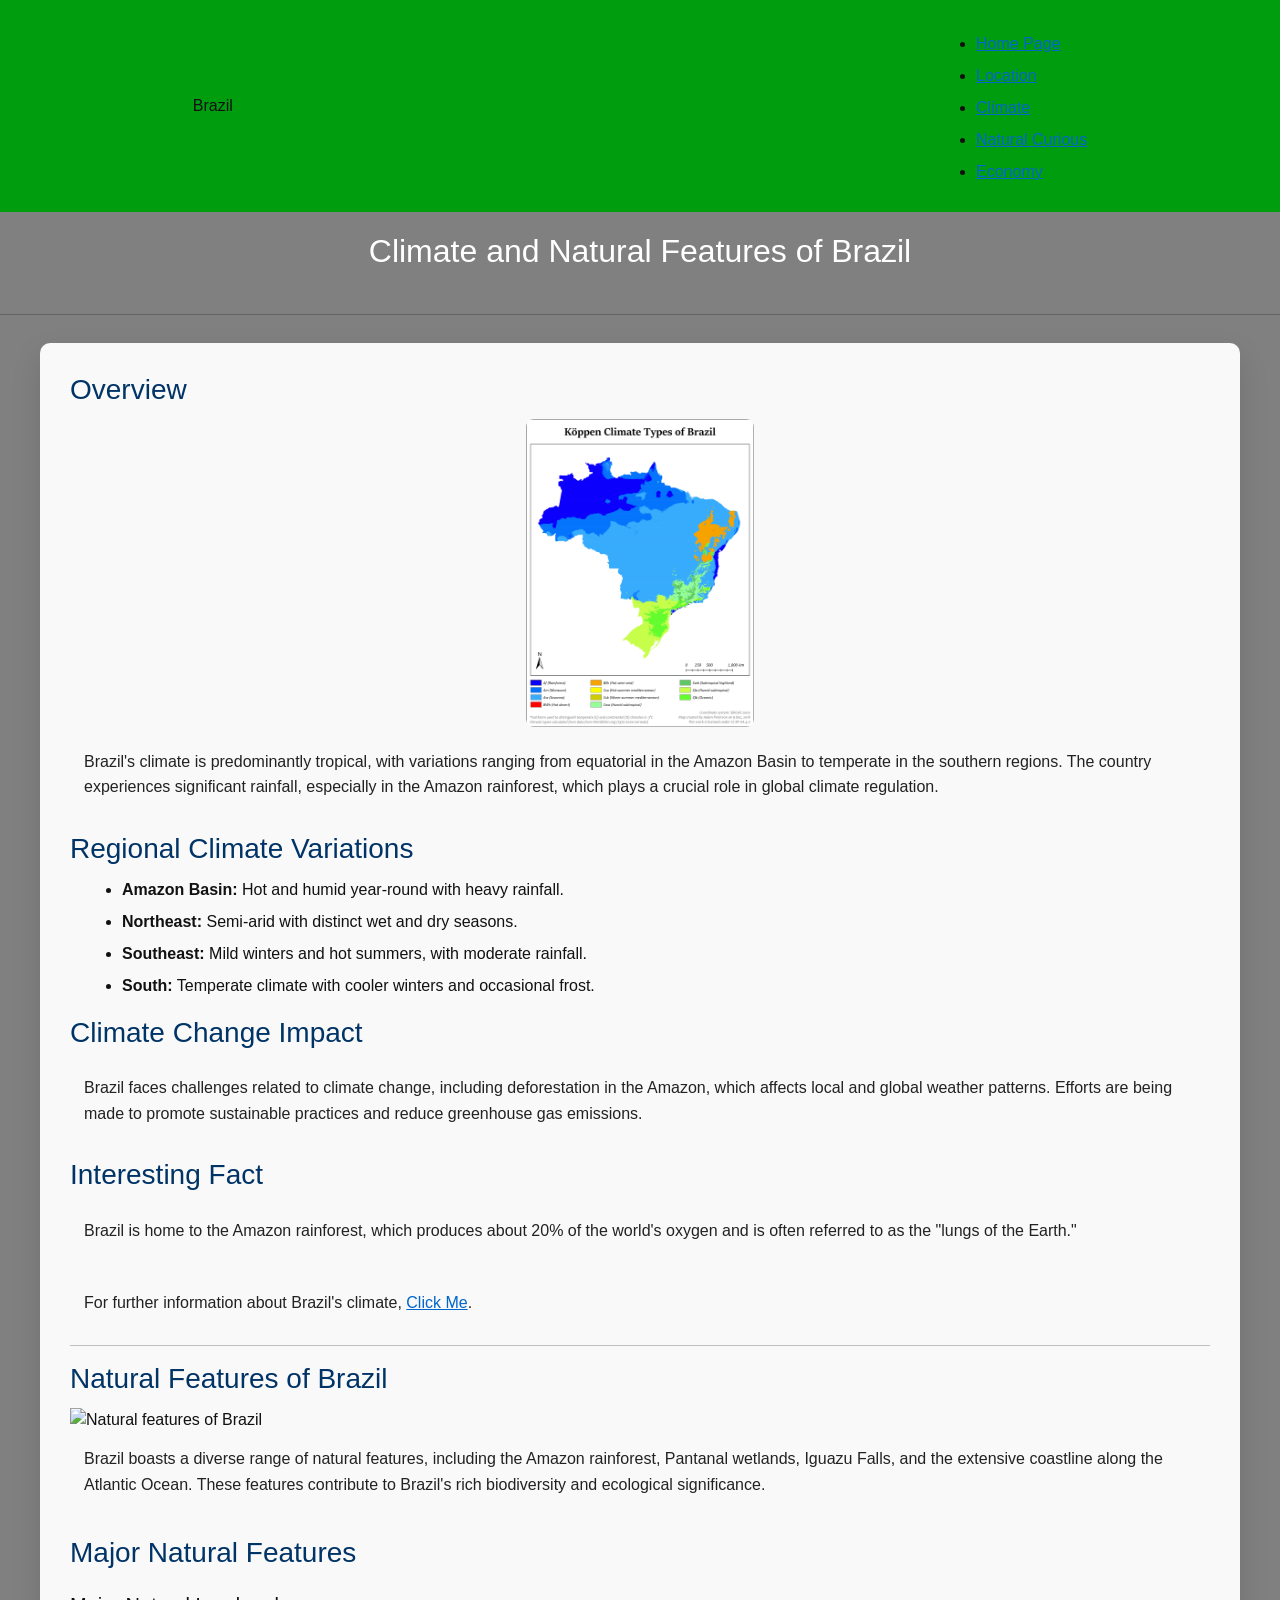
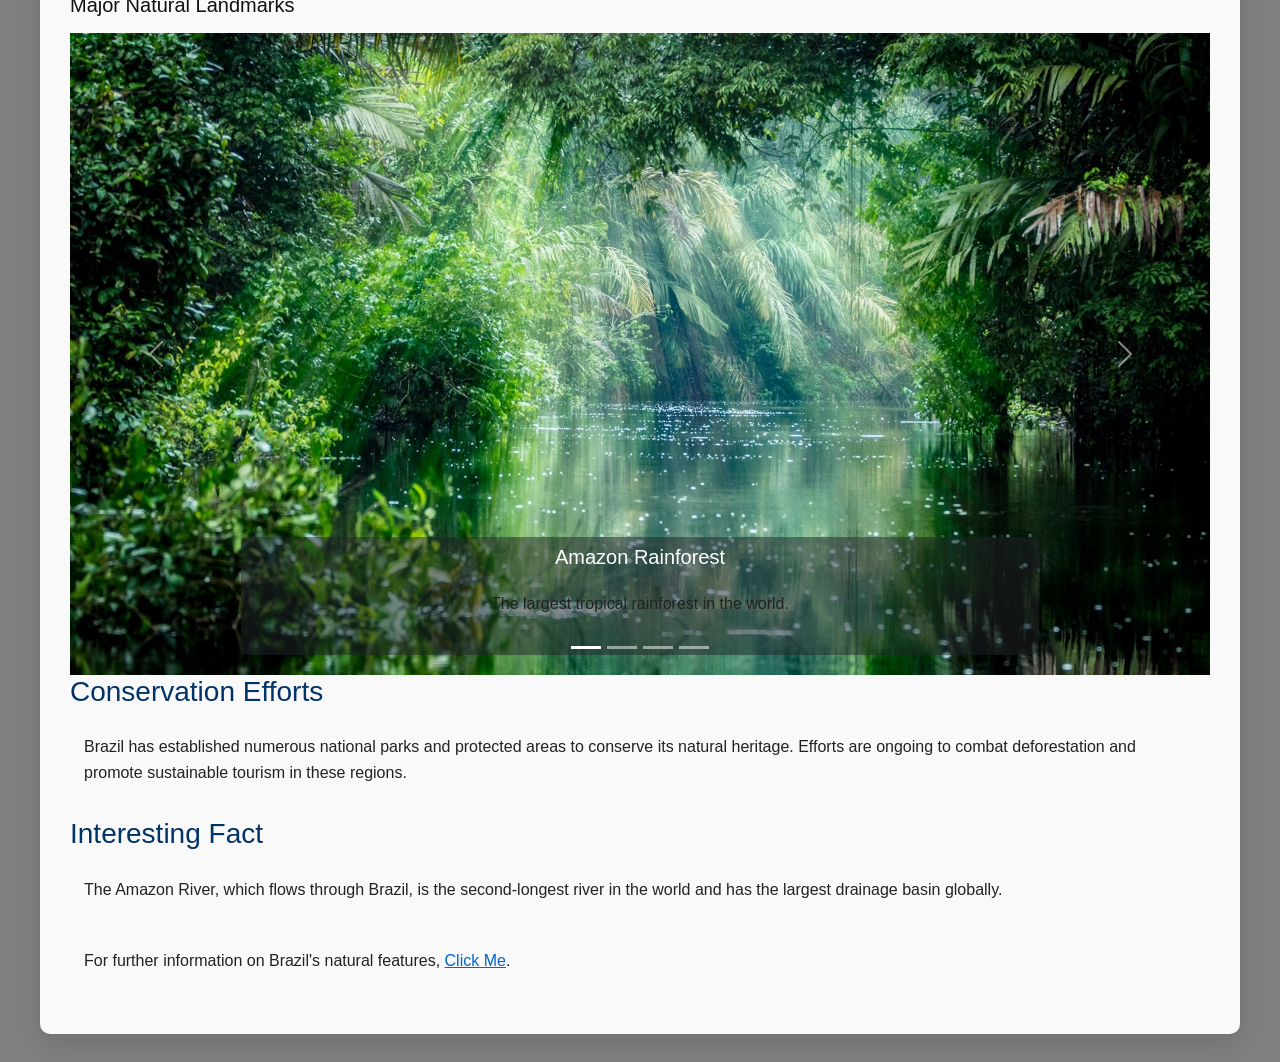
==== Climate.html @ 48ab7179 "Economy Page beginner" ====
<!DOCTYPE html>
<html lang="en">
<head>
    <meta charset="UTF-8">
    <meta name="viewport" content="width=device-width, initial-scale=1.0">
    <!-- Bootstrap CSS -->
    <link href="https://cdn.jsdelivr.net/npm/bootstrap@5.3.0/dist/css/bootstrap.min.css" rel="stylesheet">
    <link rel="stylesheet" href="styles/Climate.css">
    <title>Climate of Brazil</title>
</head>


<body>
    <nav class="brazil-navbar">
        <div class="brazil-logo">Brazil</div>
        <div class="brazil-hamburger">
            <div></div>
            <div></div>
            <div></div>
        </div>
        <ul class="brazil-nav-links">
            <li><a href="index.html">Home Page</a></li>
            <li><a href="Locations.html" class="active">Location</a></li>
            <li><a href="Climate.html">Climate</a></li>
            <li><a href="Culture.html">Natural Curious</a></li>
            <li><a href="">Economy</a></li>
        </ul>
    </nav>


<header id="top">
        <h1>Climate and Natural Features of Brazil</h1>
</header>
<hr>
<main class="climate-content">
    <section>
        <h2>Overview</h2>
        <img class="climate-image" src="./images/Climate.png" alt="Climate types in Brazil">
        <p>Brazil's climate is predominantly tropical, with variations ranging from equatorial in the Amazon Basin to temperate in the southern regions. The country experiences significant rainfall, especially in the Amazon rainforest, which plays a crucial role in global climate regulation.</p>
    </section>

    <section>
        <h2>Regional Climate Variations</h2>
        <ul>
            <li><strong>Amazon Basin:</strong> Hot and humid year-round with heavy rainfall.</li>
            <li><strong>Northeast:</strong> Semi-arid with distinct wet and dry seasons.</li>
            <li><strong>Southeast:</strong> Mild winters and hot summers, with moderate rainfall.</li>
            <li><strong>South:</strong> Temperate climate with cooler winters and occasional frost.</li>
        </ul>
    </section>

    <section>
        <h2>Climate Change Impact</h2>
        <p>Brazil faces challenges related to climate change, including deforestation in the Amazon, which affects local and global weather patterns. Efforts are being made to promote sustainable practices and reduce greenhouse gas emissions.</p>
    </section>

    <section>
        <h2>Interesting Fact</h2>
        <p>Brazil is home to the Amazon rainforest, which produces about 20% of the world's oxygen and is often referred to as the "lungs of the Earth."</p>
    </section>

    <p>For further information about Brazil's climate, <a href="https://en.wikipedia.org/wiki/Climate_of_Brazil" target="_blank" rel="noopener noreferrer">Click Me</a>.</p>

    <hr>
    <section>
        <h2>Natural Features of Brazil</h2>
        <img class="natural-features-image" src="./images/NaturalFeatures.jpg" alt="Natural features of Brazil">
        <p>Brazil boasts a diverse range of natural features, including the Amazon rainforest, Pantanal wetlands, Iguazu Falls, and the extensive coastline along the Atlantic Ocean. These features contribute to Brazil's rich biodiversity and ecological significance.</p>
    </section>
    <h2 class="mt-4 mb-3">Major Natural Features</h2>
    <h5 class="mt-4 mb-3">Major Natural Landmarks</h2>

<div id="landmarkCarousel" class="carousel slide" data-bs-ride="carousel">
  
  
  <div class="carousel-indicators">
    <button type="button" data-bs-target="#landmarkCarousel" data-bs-slide-to="0" class="active"></button>
    <button type="button" data-bs-target="#landmarkCarousel" data-bs-slide-to="1"></button>
    <button type="button" data-bs-target="#landmarkCarousel" data-bs-slide-to="2"></button>
    <button type="button" data-bs-target="#landmarkCarousel" data-bs-slide-to="3"></button>
  </div>


  <div class="carousel-inner">

    <div class="carousel-item active">
      <img src="./images/Amazonrainforest.jpg" class="d-block w-100" alt="Amazon Rainforest">
      <div class="carousel-caption bg-dark bg-opacity-50 p-2 rounded">
        <h5>Amazon Rainforest</h5>
        <p>The largest tropical rainforest in the world.</p>
      </div>
    </div>

    <div class="carousel-item">
      <img src="./images/Pantanal.jpg" class="d-block w-100" alt="Pantanal">
      <div class="carousel-caption bg-dark bg-opacity-50 p-2 rounded">
        <h5>Pantanal</h5>
        <p>The world’s largest tropical wetland area.</p>
      </div>
    </div>

    <div class="carousel-item">
      <img src="./images/Iguazu Falls.jpg" class="d-block w-100" alt="Iguazu Falls">
      <div class="carousel-caption bg-dark bg-opacity-50 p-2 rounded">
        <h5>Iguazu Falls</h5>
        <p>One of the largest and most impressive waterfall systems globally.</p>
      </div>
    </div>

    <div class="carousel-item">
      <img src="./images/Lencois.jpg" class="d-block w-100" alt="Lençóis Maranhenses">
      <div class="carousel-caption bg-dark bg-opacity-50 p-2 rounded">
        <h5>Lençóis Maranhenses</h5>
        <p>A unique landscape of white sand dunes and blue lagoons.</p>
      </div>
    </div>

  </div>

 
  <button class="carousel-control-prev" type="button" data-bs-target="#landmarkCarousel" data-bs-slide="prev">
    <span class="carousel-control-prev-icon"></span>
  </button>

  <button class="carousel-control-next" type="button" data-bs-target="#landmarkCarousel" data-bs-slide="next">
    <span class="carousel-control-next-icon"></span>
  </button>

</div>

    <section>
        <h2>Conservation Efforts</h2>
        <p>Brazil has established numerous national parks and protected areas to conserve its natural heritage. Efforts are ongoing to combat deforestation and promote sustainable tourism in these regions.</p>
    </section>

    <section>
        <h2>Interesting Fact</h2>
        <p>The Amazon River, which flows through Brazil, is the second-longest river in the world and has the largest drainage basin globally.</p>
    </section>

    <p>For further information on Brazil's natural features, <a href="https://en.wikipedia.org/wiki/Geography_of_Brazil" target="_blank" rel="noopener noreferrer">Click Me</a>.</p>
</main>

    
    <script src="https://cdn.jsdelivr.net/npm/bootstrap@5.3.0/dist/js/bootstrap.bundle.min.js"></script>
</body>
</html>
---- styles/Climate.css ----
:root{
    --primary-green: grey;
    --accent-yellow: #ffd400;
    --accent-blue: #0066cc;
    --nav-height: 72px;
    --card-bg: rgba(255,255,255,0.95);
    --max-width: 1200px;
}

*{margin:0;padding:0;box-sizing:border-box}

body{
    font-family: "Segoe UI", Roboto, "Helvetica Neue", Arial, sans-serif;
    background-color: var(--primary-green);
    color: #111;
    -webkit-font-smoothing:antialiased;
    -moz-osx-font-smoothing:grayscale;
}

/* Navbar styles matching Home.css for consistent site header */
nav {
    width: 100%;
    display: flex;
    justify-content: space-around;
    align-items: center;
    padding: 20px;
    background-color: #009e0f;
}

.logo {
    background-color: transparent;
}

.logo-img {
    height: 50px;
    width: auto;
    background-color: transparent;
}

.nav-links {
    display: flex;
    list-style: none;
    gap: 30px;
    background-color: transparent;
}

.nav-links li {
    background-color: transparent;
}

.nav-links a {
    text-decoration: none;
    color: white;
    background-color: transparent;
    font-size: 16px;
    transition: 0.3s;
}

.nav-links a:hover {
    color: #ffff00;
}

.navbar-toggler {
    border-color: white !important;
}

.navbar-toggler-icon {
    background-image: url("data:image/svg+xml;charset=utf8,%3Csvg viewBox='0 0 30 30' xmlns='http://www.w3.org/2000/svg'%3E%3Cpath stroke='white' stroke-width='2' stroke-linecap='round' stroke-miterlimit='10' d='M4 7h22M4 15h22M4 23h22'/%3E%3C/svg%3E") !important;
}

/* Page header */
header{padding:20px 24px;text-align:center;color:#fff}
header h1{font-size:32px}

/* Content container styled like Culture/Home cards */
.climate-content{
    max-width:var(--max-width);
    margin:28px auto;
    padding:30px;
    background: var(--card-bg);
    border-radius:10px;
    box-shadow:0 12px 30px rgba(0,0,0,0.12);
}

section
{
    margin-bottom:18px
}

.climate-content h2{
    color:#003366;
    font-size:28px;
    margin-bottom:12px
}

.climate-image
{
    display:block;
    max-width:20%;
    height:auto;
    border-radius:8px;
    margin:8px auto;
}

.climate-content p
{
    padding:14px;
    border-radius:8px;
    line-height:1.6;
    color:#222;
    background:transparent
}

ul
{
    margin:12px 0 0 20px
}

li
{
    margin-bottom:8px
}

.fact{background:linear-gradient(135deg,#fff9e6,#fff2cc);border-left:6px solid var(--accent-yellow);padding:12px;border-radius:8px}

a{color:var(--accent-blue);text-decoration:underline}

@media (max-width:900px){
    header h1{font-size:22px}
    .climate-content{padding:18px;margin:12px}
    .climate-content h2{font-size:20px}
}

.landmark-carousel {
    position: relative;
    max-width: 900px;
    margin: 1.5rem auto;
    padding: 0 2.5rem;
}

.carousel-track-container {
    overflow: hidden;
    border-radius: 12px;
    box-shadow: 0 4px 12px rgba(0, 0, 0, 0.15);
    background: #fff;
}

.carousel-track {
    display: flex;
    transition: transform 0.5s ease;
}

.landmark-card {
    flex: 0 0 100%;
    box-sizing: border-box;
}

.landmark-card img {
    width: 100%;
    height: 200px;
    object-fit: cover;
}

.landmark-card h3 {
    margin: 0.75rem 1rem 0.25rem;
    font-size: 1.05rem;
}

.landmark-card p {
    margin: 0 1rem 1rem;
    font-size: 0.95rem;
    line-height: 1.4;
    background-color: #ccc;
}

.carousel-btn {
    position: absolute;
    top: 50%;
    transform: translateY(-50%);
    background: rgba(0, 0, 0, 0.55);
    border: none;
    border-radius: 50%;
    color: #fff;
    width: 2.2rem;
    height: 2.2rem;
    border-radius: 50%;
    cursor: pointer;
    display: flex;
    align-items: center;
    justify-content: center;
}

.carousel-btn.prev {
    left: 0.5rem;
}

.carousel-btn.next {
    right: 0.5rem;
}

.carousel-dots {
    display: flex;
    justify-content: center;
    gap: 0.5rem;
    margin-top: 0.8rem;
}

.carousel-dots .dot {
    width: 10px;
    height: 10px;
    background: #ccc;
    border: none;
    border-radius: 50%;
    cursor: pointer;
}

.carousel-dots .dot.active {
    background: #333;
}

@media (min-width: 768px) {
    .landmark-carousel {
        padding: 0 1.5rem;
    }

.carousel.btn {
        width: 1.8rem;
        height: 1.8rem;
        font-size: 1.6rem
    }

    .landmark-card img {
        height: 210px;
    }
}
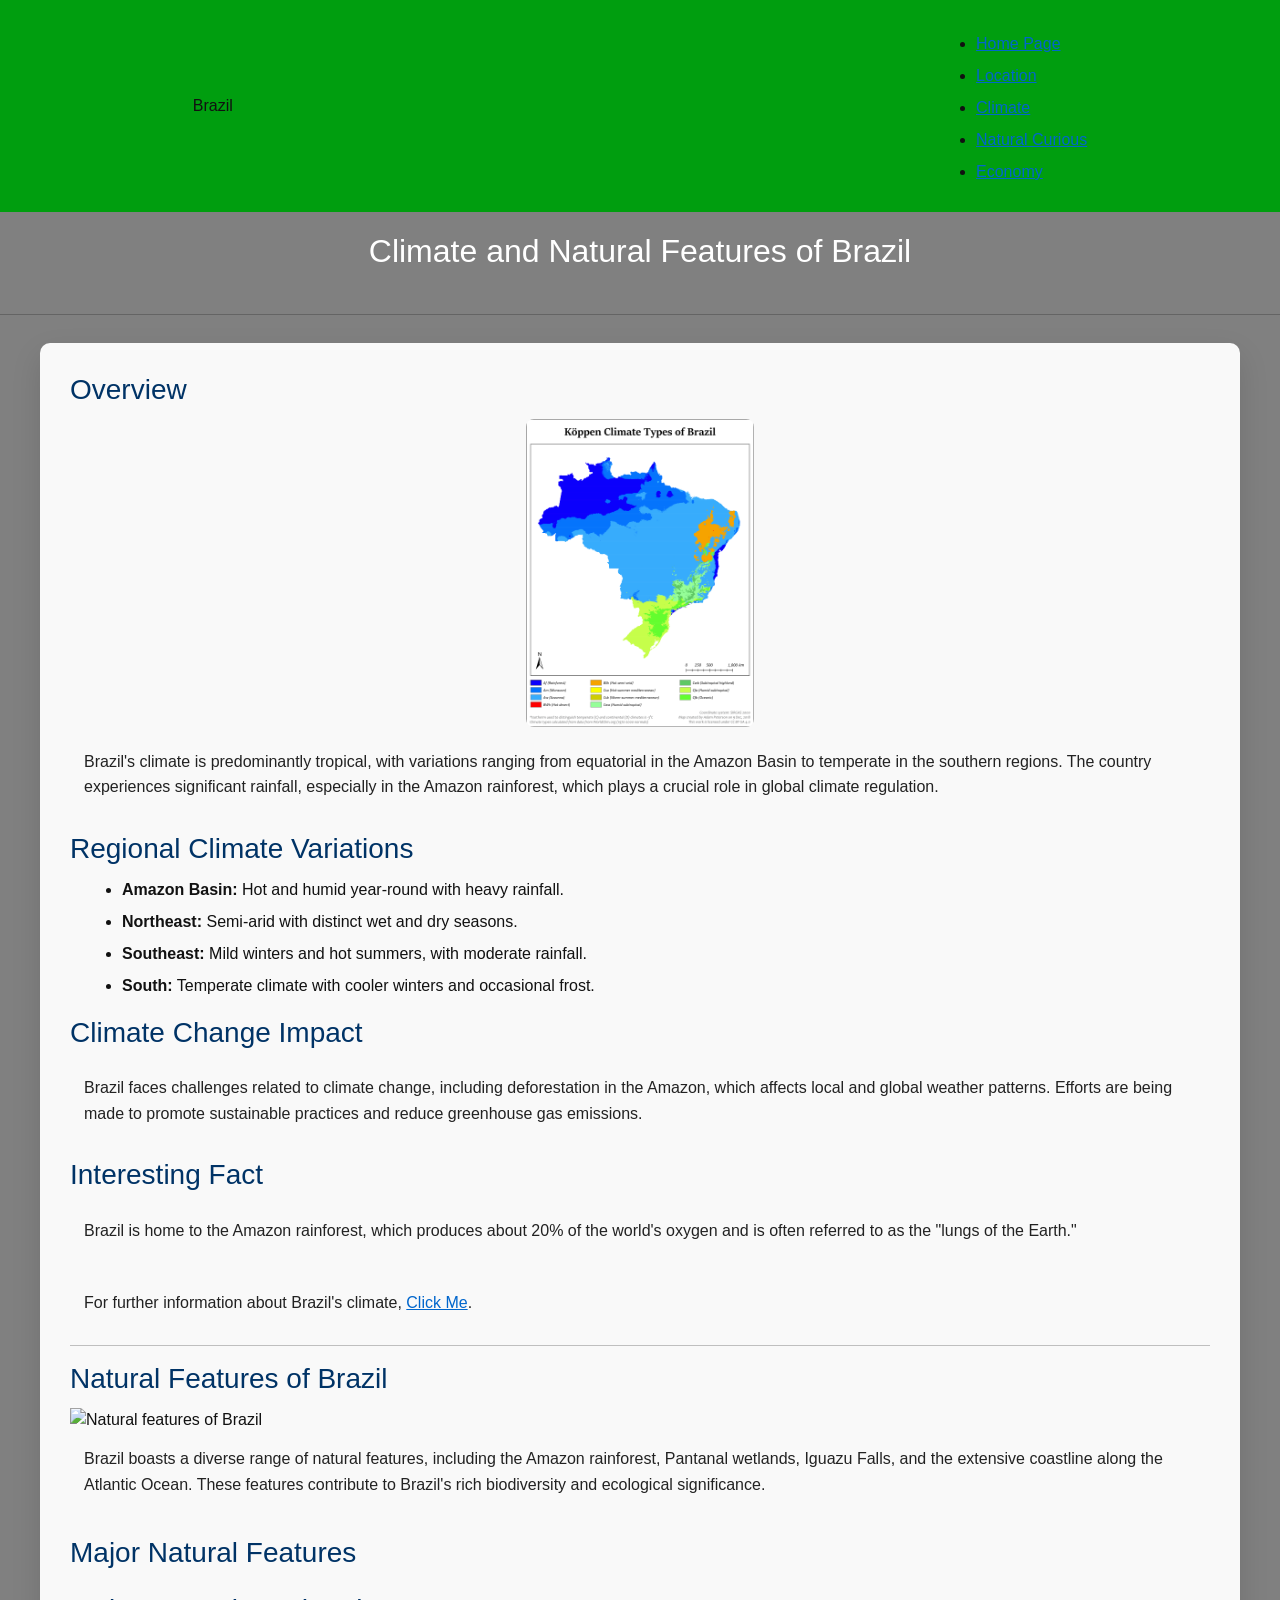
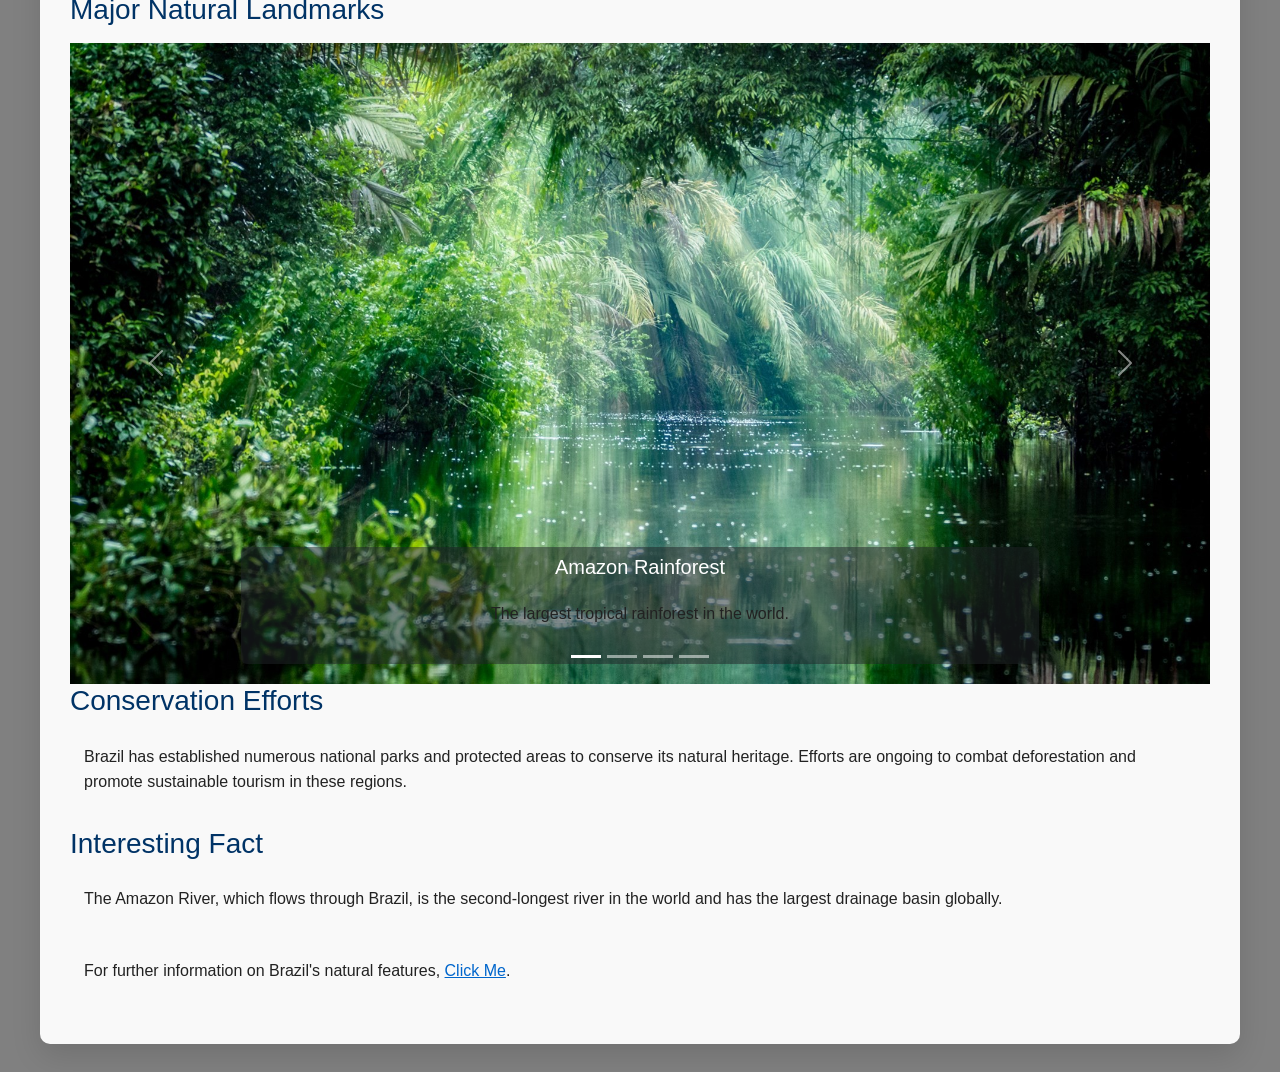
==== commit 23f697b8: "Home" ====
--- a/Climate.html
+++ b/Climate.html
@@ -68,16 +68,16 @@
         <p>Brazil boasts a diverse range of natural features, including the Amazon rainforest, Pantanal wetlands, Iguazu Falls, and the extensive coastline along the Atlantic Ocean. These features contribute to Brazil's rich biodiversity and ecological significance.</p>
     </section>
     <h2 class="mt-4 mb-3">Major Natural Features</h2>
-    <h5 class="mt-4 mb-3">Major Natural Landmarks</h2>
+    <h2 class="mt-4 mb-3">Major Natural Landmarks</h2>
 
 <div id="landmarkCarousel" class="carousel slide" data-bs-ride="carousel">
   
   
   <div class="carousel-indicators">
-    <button type="button" data-bs-target="#landmarkCarousel" data-bs-slide-to="0" class="active"></button>
-    <button type="button" data-bs-target="#landmarkCarousel" data-bs-slide-to="1"></button>
-    <button type="button" data-bs-target="#landmarkCarousel" data-bs-slide-to="2"></button>
-    <button type="button" data-bs-target="#landmarkCarousel" data-bs-slide-to="3"></button>
+    <button type="button" data-bs-target="#landmarkCarousel" data-bs-slide-to="0" class="active" title="Amazon Rainforest"></button>
+    <button type="button" data-bs-target="#landmarkCarousel" data-bs-slide-to="1" title="Pantanal"></button>
+    <button type="button" data-bs-target="#landmarkCarousel" data-bs-slide-to="2" title="Iguazu Falls"></button>
+    <button type="button" data-bs-target="#landmarkCarousel" data-bs-slide-to="3" title="Lençóis Maranhenses"></button>
   </div>
 
 
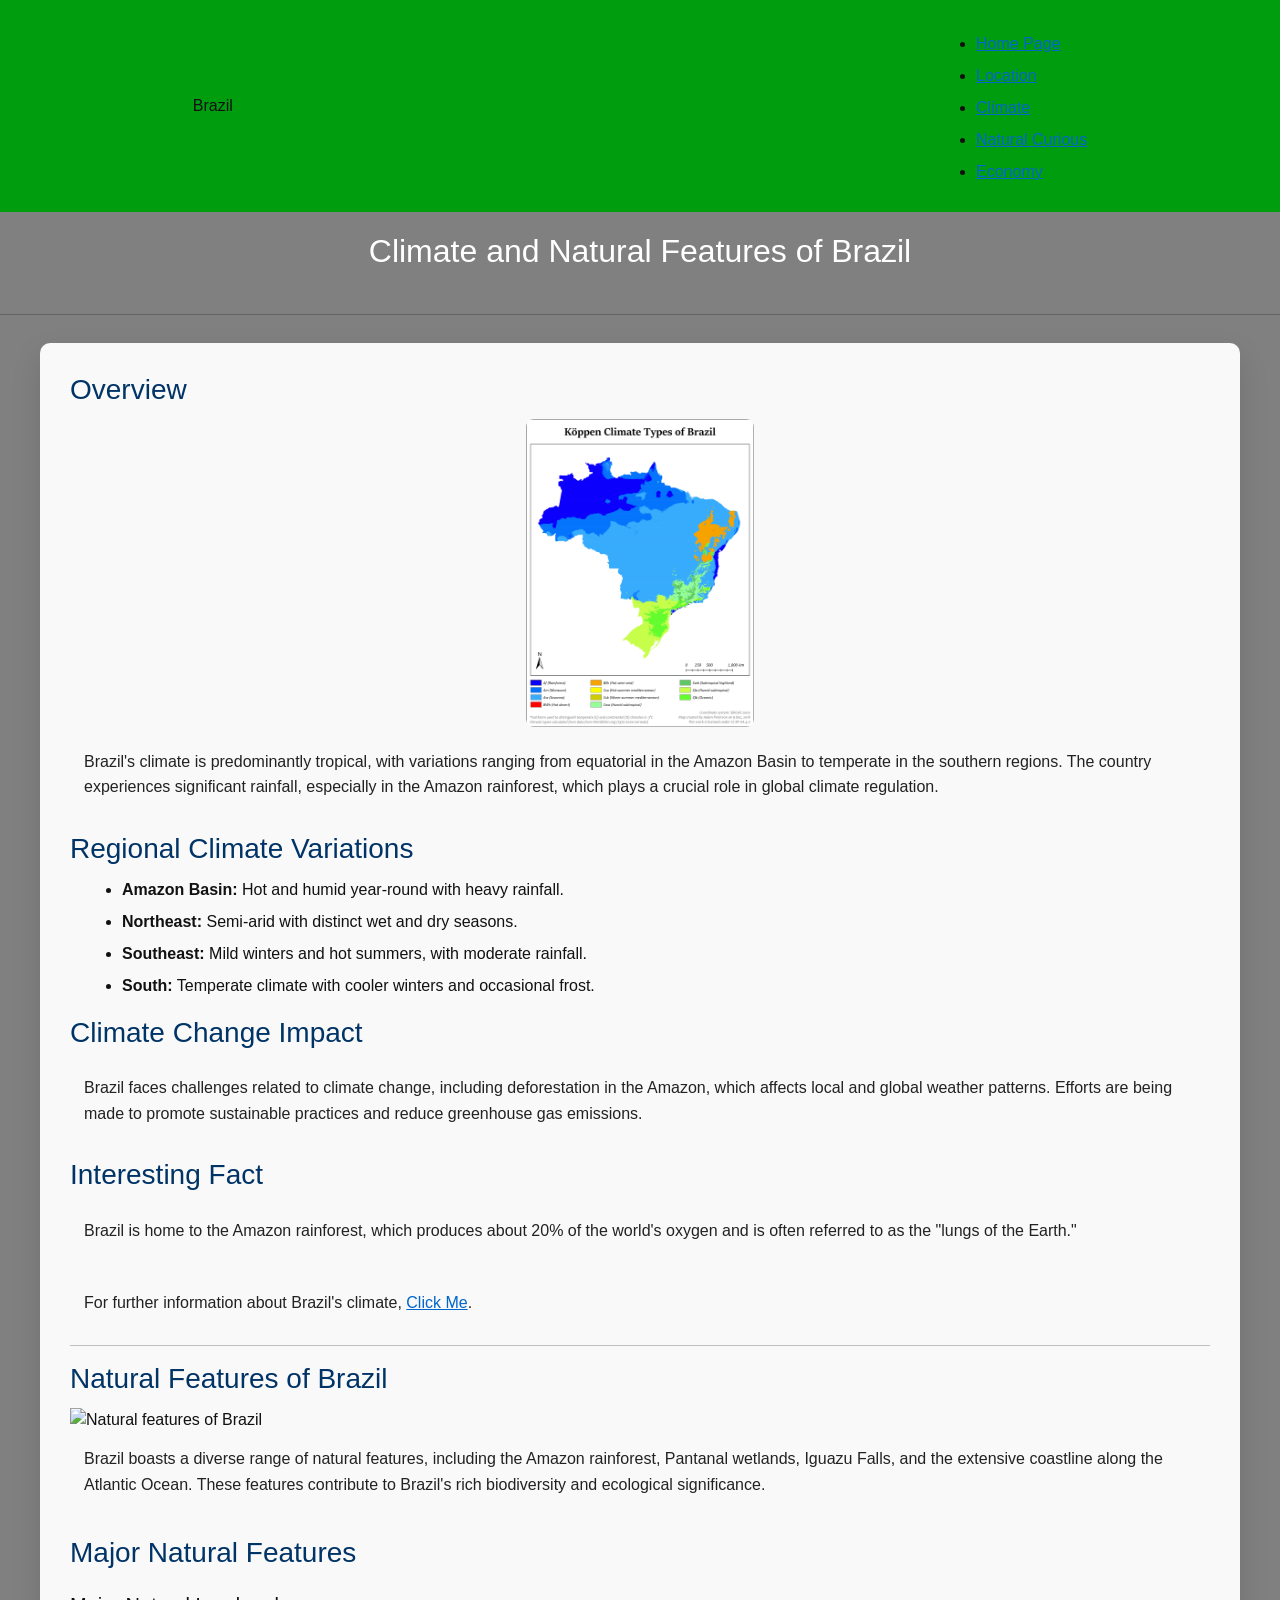
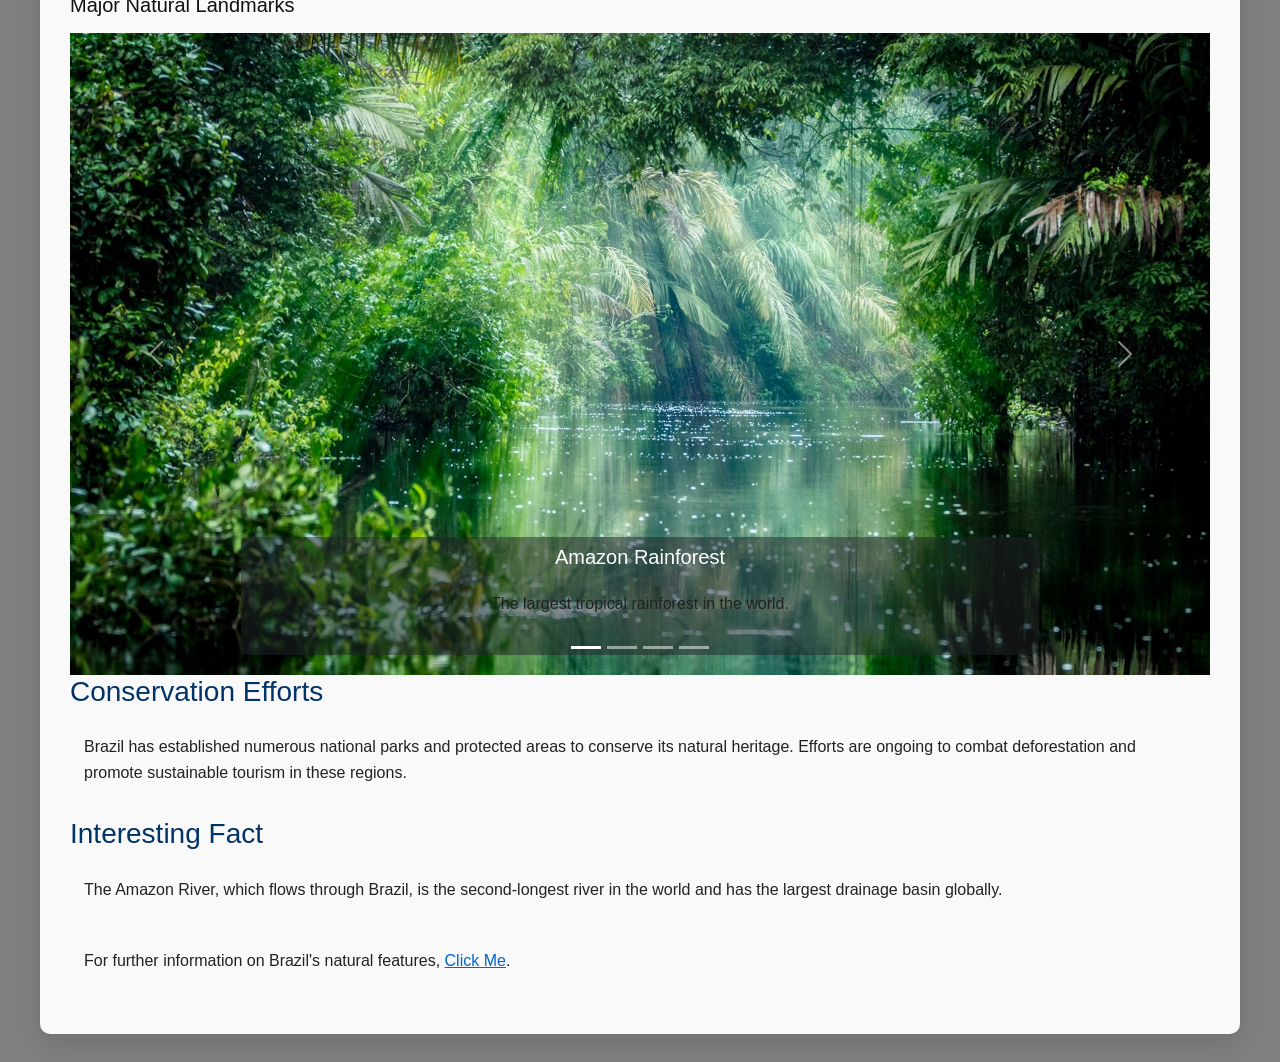
==== commit 318d18b0: "Merge branch 'Home-Page-Add' of https://github.com/EnochTobi/FINAL-WEB-PROJECT into Home-Page-Add" ====
--- a/Climate.html
+++ b/Climate.html
@@ -68,7 +68,7 @@
         <p>Brazil boasts a diverse range of natural features, including the Amazon rainforest, Pantanal wetlands, Iguazu Falls, and the extensive coastline along the Atlantic Ocean. These features contribute to Brazil's rich biodiversity and ecological significance.</p>
     </section>
     <h2 class="mt-4 mb-3">Major Natural Features</h2>
-    <h2 class="mt-4 mb-3">Major Natural Landmarks</h2>
+    <h5 class="mt-4 mb-3">Major Natural Landmarks</h2>
 
 <div id="landmarkCarousel" class="carousel slide" data-bs-ride="carousel">
   
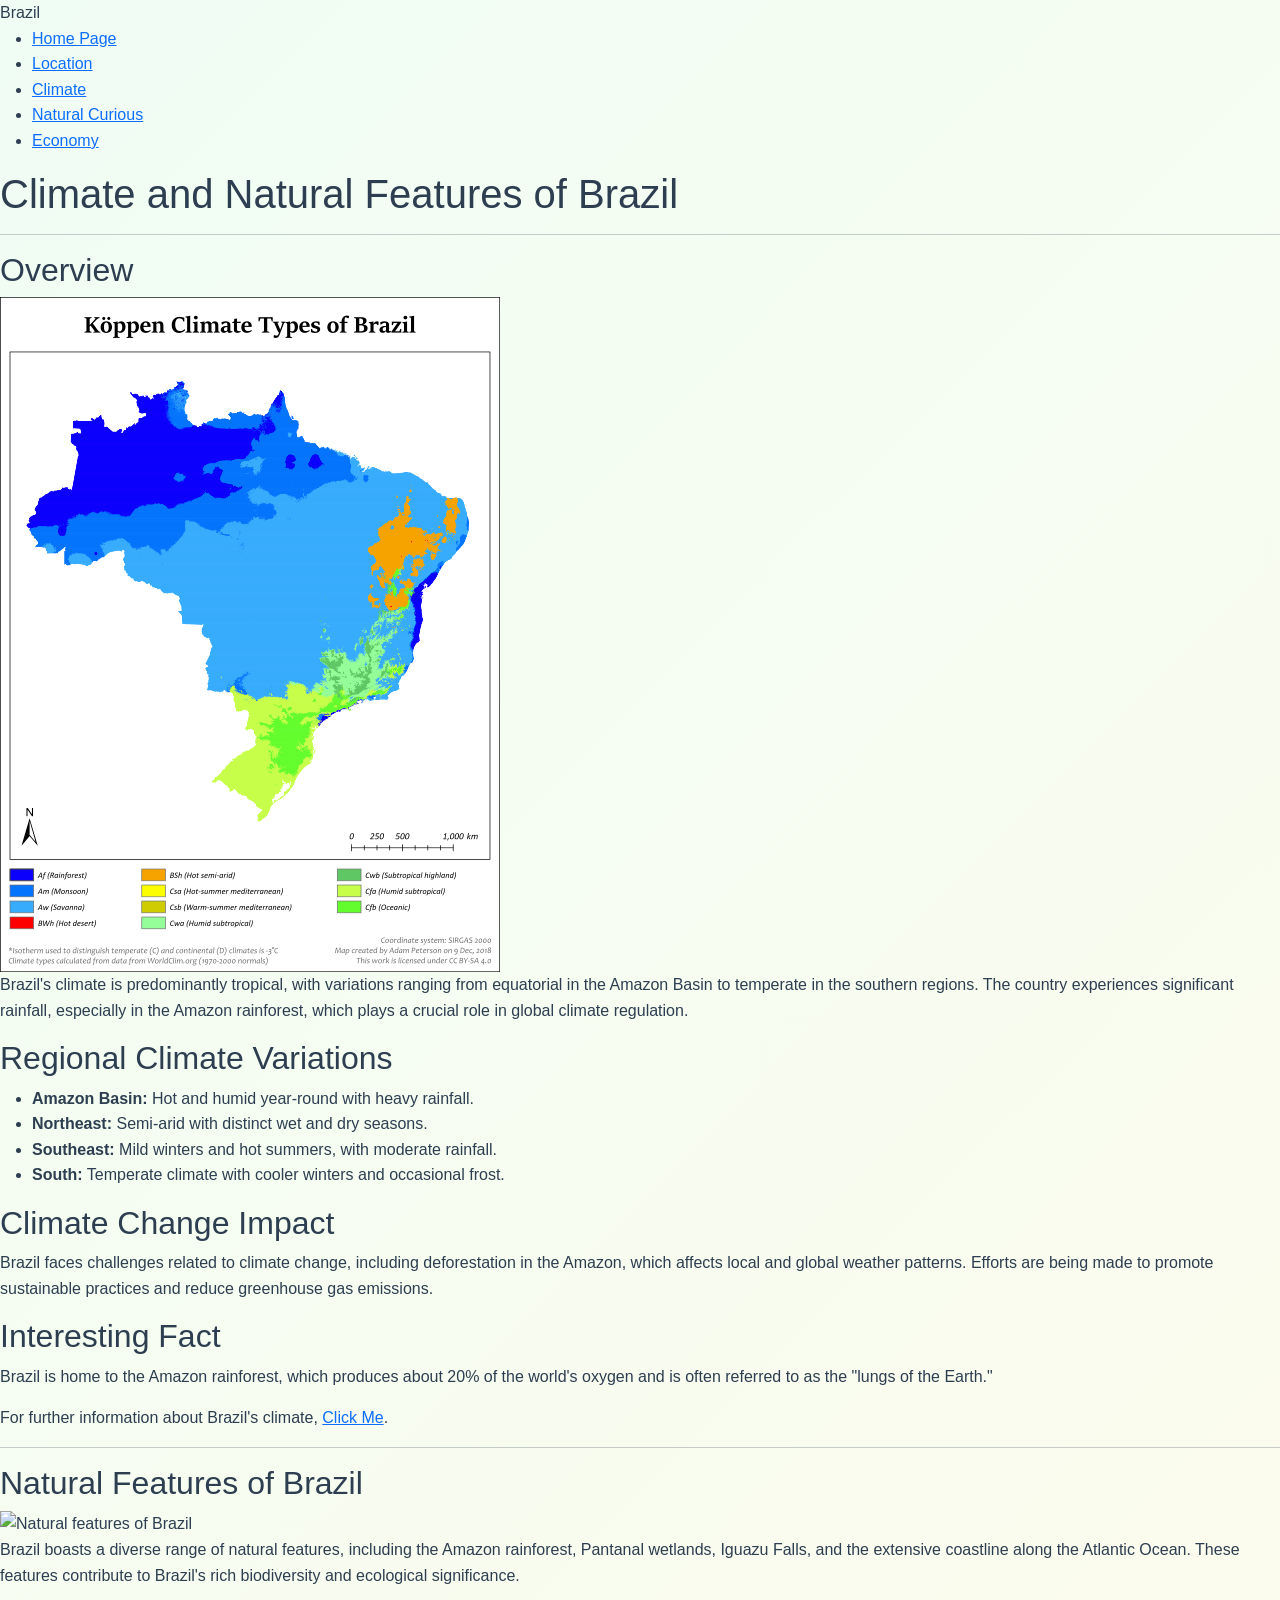
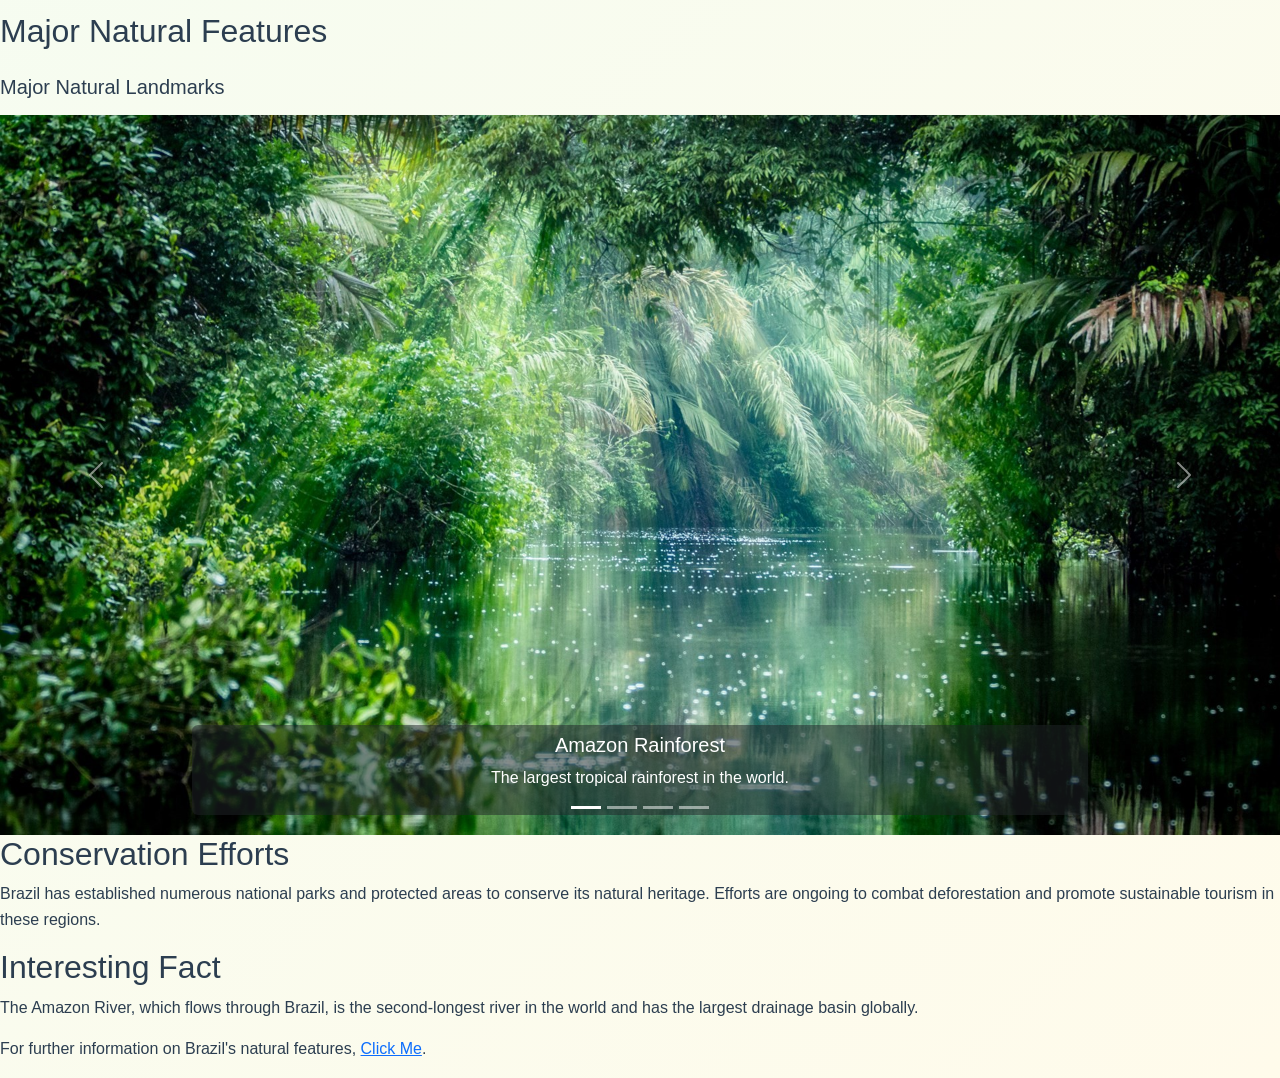
==== commit 6286cdd2: "Climate changes" ====
--- a/Climate.html
+++ b/Climate.html
@@ -118,11 +118,11 @@
   </div>
 
  
-  <button class="carousel-control-prev" type="button" data-bs-target="#landmarkCarousel" data-bs-slide="prev">
+  <button class="carousel-control-prev" type="button" data-bs-target="#landmarkCarousel" data-bs-slide="prev" title="Previous Slide">
     <span class="carousel-control-prev-icon"></span>
   </button>
 
-  <button class="carousel-control-next" type="button" data-bs-target="#landmarkCarousel" data-bs-slide="next">
+  <button class="carousel-control-next" type="button" data-bs-target="#landmarkCarousel" data-bs-slide="next" title="Next Slide">
     <span class="carousel-control-next-icon"></span>
   </button>
 
--- a/styles/Climate.css
+++ b/styles/Climate.css
@@ -1,235 +1,399 @@
-:root{
-    --primary-green: grey;
-    --accent-yellow: #ffd400;
-    --accent-blue: #0066cc;
-    --nav-height: 72px;
-    --card-bg: rgba(255,255,255,0.95);
-    --max-width: 1200px;
-}
-
-*{margin:0;padding:0;box-sizing:border-box}
-
-body{
-    font-family: "Segoe UI", Roboto, "Helvetica Neue", Arial, sans-serif;
-    background-color: var(--primary-green);
-    color: #111;
-    -webkit-font-smoothing:antialiased;
-    -moz-osx-font-smoothing:grayscale;
-}
-
-/* Navbar styles matching Home.css for consistent site header */
-nav {
+* {
+    margin: 0;
+    padding: 0;
+    box-sizing: border-box;
+}
+
+body {
+    font-family: 'Exo 2', sans-serif;
+    background: linear-gradient(135deg, #f0fdf4 0%, #fffbeb 100%);
+    color: #2c3e50;
+    line-height: 1.6;
+    overflow-x: hidden;
+}
+
+.atmos-nav {
+    display: flex;
+    justify-content: space-between;
+    align-items: center;
+    padding: 1.5rem 3rem;
+    background: rgba(255, 255, 255, 0.95);
+    -webkit-backdrop-filter: blur(10px);
+    backdrop-filter: blur(10px);
+    border-bottom: 3px solid #ffdf00;
+    position: fixed;
     width: 100%;
-    display: flex;
-    justify-content: space-around;
-    align-items: center;
-    padding: 20px;
-    background-color: #009e0f;
-}
-
-.logo {
-    background-color: transparent;
-}
-
-.logo-img {
-    height: 50px;
-    width: auto;
-    background-color: transparent;
-}
-
-.nav-links {
-    display: flex;
-    list-style: none;
-    gap: 30px;
-    background-color: transparent;
-}
-
-.nav-links li {
-    background-color: transparent;
-}
-
-.nav-links a {
+    top: 0;
+    z-index: 100;
+    box-shadow: 0 4px 15px rgba(0, 156, 59, 0.1);
+}
+
+.atmos-logo {
+    font-weight: 700;
+    font-size: 1.5rem;
+    color: #002776;
+    letter-spacing: 1px;
+    text-transform: uppercase;
+}
+
+.atmos-links a {
     text-decoration: none;
-    color: white;
-    background-color: transparent;
-    font-size: 16px;
-    transition: 0.3s;
-}
-
-.nav-links a:hover {
-    color: #ffff00;
-}
-
-.navbar-toggler {
-    border-color: white !important;
-}
-
-.navbar-toggler-icon {
-    background-image: url("data:image/svg+xml;charset=utf8,%3Csvg viewBox='0 0 30 30' xmlns='http://www.w3.org/2000/svg'%3E%3Cpath stroke='white' stroke-width='2' stroke-linecap='round' stroke-miterlimit='10' d='M4 7h22M4 15h22M4 23h22'/%3E%3C/svg%3E") !important;
-}
-
-/* Page header */
-header{padding:20px 24px;text-align:center;color:#fff}
-header h1{font-size:32px}
-
-/* Content container styled like Culture/Home cards */
-.climate-content{
-    max-width:var(--max-width);
-    margin:28px auto;
-    padding:30px;
-    background: var(--card-bg);
-    border-radius:10px;
-    box-shadow:0 12px 30px rgba(0,0,0,0.12);
-}
-
-section
-{
-    margin-bottom:18px
-}
-
-.climate-content h2{
-    color:#003366;
-    font-size:28px;
-    margin-bottom:12px
-}
-
-.climate-image
-{
-    display:block;
-    max-width:20%;
-    height:auto;
-    border-radius:8px;
-    margin:8px auto;
-}
-
-.climate-content p
-{
-    padding:14px;
-    border-radius:8px;
-    line-height:1.6;
-    color:#222;
-    background:transparent
-}
-
-ul
-{
-    margin:12px 0 0 20px
-}
-
-li
-{
-    margin-bottom:8px
-}
-
-.fact{background:linear-gradient(135deg,#fff9e6,#fff2cc);border-left:6px solid var(--accent-yellow);padding:12px;border-radius:8px}
-
-a{color:var(--accent-blue);text-decoration:underline}
-
-@media (max-width:900px){
-    header h1{font-size:22px}
-    .climate-content{padding:18px;margin:12px}
-    .climate-content h2{font-size:20px}
-}
-
-.landmark-carousel {
-    position: relative;
-    max-width: 900px;
-    margin: 1.5rem auto;
-    padding: 0 2.5rem;
-}
-
-.carousel-track-container {
-    overflow: hidden;
-    border-radius: 12px;
-    box-shadow: 0 4px 12px rgba(0, 0, 0, 0.15);
-    background: #fff;
-}
-
-.carousel-track {
-    display: flex;
-    transition: transform 0.5s ease;
-}
-
-.landmark-card {
-    flex: 0 0 100%;
-    box-sizing: border-box;
-}
-
-.landmark-card img {
+    color: #2c3e50;
+    margin-left: 2rem;
+    font-weight: 600;
+    transition: color 0.3s;
+    position: relative;
+    font-size: 0.95rem;
+}
+
+.atmos-links a:hover,
+.atmos-links a.current-page {
+    color: #009c3b;
+}
+
+.atmos-links a::after {
+    content: '';
+    position: absolute;
+    width: 0;
+    height: 3px;
+    bottom: -5px;
+    left: 0;
+    background-color: #ffdf00;
+    transition: width 0.3s;
+}
+
+.atmos-links a:hover::after,
+.atmos-links a.current-page::after {
     width: 100%;
-    height: 200px;
-    object-fit: cover;
-}
-
-.landmark-card h3 {
-    margin: 0.75rem 1rem 0.25rem;
-    font-size: 1.05rem;
-}
-
-.landmark-card p {
-    margin: 0 1rem 1rem;
-    font-size: 0.95rem;
-    line-height: 1.4;
-    background-color: #ccc;
-}
-
-.carousel-btn {
-    position: absolute;
-    top: 50%;
-    transform: translateY(-50%);
-    background: rgba(0, 0, 0, 0.55);
-    border: none;
-    border-radius: 50%;
-    color: #fff;
-    width: 2.2rem;
-    height: 2.2rem;
-    border-radius: 50%;
+}
+
+.mobile-toggle {
+    display: none;
     cursor: pointer;
+}
+
+.mobile-toggle span {
+    display: block;
+    width: 25px;
+    height: 3px;
+    background-color: #009c3b;
+    margin: 5px 0;
+}
+
+.climate-hero-section {
+    height: 70vh;
+    background-image: url('https://upload.wikimedia.org/wikipedia/commons/thumb/0/03/Encontro_das_%C3%81guas_-_Manaus.jpg/1280px-Encontro_das_%C3%81guas_-_Manaus.jpg');
+    background-size: cover;
+    background-position: center;
+    position: relative;
     display: flex;
     align-items: center;
     justify-content: center;
-}
-
-.carousel-btn.prev {
-    left: 0.5rem;
-}
-
-.carousel-btn.next {
-    right: 0.5rem;
-}
-
-.carousel-dots {
-    display: flex;
-    justify-content: center;
-    gap: 0.5rem;
-    margin-top: 0.8rem;
-}
-
-.carousel-dots .dot {
-    width: 10px;
-    height: 10px;
-    background: #ccc;
-    border: none;
-    border-radius: 50%;
-    cursor: pointer;
-}
-
-.carousel-dots .dot.active {
-    background: #333;
-}
-
-@media (min-width: 768px) {
-    .landmark-carousel {
-        padding: 0 1.5rem;
-    }
-
-.carousel.btn {
-        width: 1.8rem;
-        height: 1.8rem;
-        font-size: 1.6rem
-    }
-
-    .landmark-card img {
-        height: 210px;
-    }
-}
+    text-align: center;
+    color: white;
+    margin-top: 0;
+}
+
+.hero-overlay {
+    position: absolute;
+    top: 0;
+    left: 0;
+    width: 100%;
+    height: 100%;
+    background: linear-gradient(180deg, rgba(0, 39, 118, 0.6) 0%, rgba(0, 156, 59, 0.7) 100%);
+    z-index: 1;
+}
+.hero-text-container {
+    position: relative;
+    z-index: 2;
+    padding: 3rem;
+    background: rgba(255, 255, 255, 0.1);
+    -webkit-backdrop-filter: blur(10px);
+    backdrop-filter: blur(10px);
+    border-radius: 8px;
+    border-radius: 8px;
+    border: 1px solid rgba(255, 255, 255, 0.3);
+    box-shadow: 0 10px 40px rgba(0, 39, 118, 0.3);
+    max-width: 800px;
+}
+
+.hero-text-container h1 {
+    font-size: 4rem;
+    margin-bottom: 1rem;
+    text-shadow: 2px 2px 8px rgba(0, 0, 0, 0.4);
+    color: #ffdf00;
+    font-weight: 800;
+    text-transform: uppercase;
+    letter-spacing: 2px;
+}
+
+.hero-text-container p {
+    font-size: 1.4rem;
+    font-weight: 400;
+    color: #ffffff;
+}
+
+
+.bio-climate-expanse {
+    padding: 5rem 2rem;
+    max-width: 1400px;
+    margin: 0 auto;
+}
+
+.overview-stratum {
+    text-align: center;
+    max-width: 900px;
+    margin: 0 auto 5rem;
+    padding: 3rem;
+    background: white;
+    border-radius: 4px;
+    box-shadow: 0 5px 20px rgba(0, 0, 0, 0.05);
+    border-top: 6px solid #002776;
+}
+
+.overview-stratum h2 {
+    color: #009c3b;
+    margin-bottom: 1.5rem;
+    font-size: 2.5rem;
+    text-transform: uppercase;
+    font-weight: 700;
+}
+
+.overview-stratum p {
+    font-size: 1.15rem;
+    color: #444;
+    line-height: 1.9;
+}
+
+.meteorological-grid {
+    display: grid;
+    grid-template-columns: repeat(auto-fill, minmax(400px, 1fr));
+    gap: 2.5rem;
+    margin-bottom: 5rem;
+}
+
+.zone-card {
+    background: white;
+    border-radius: 12px;
+    box-shadow: 0 10px 30px rgba(0, 0, 0, 0.05);
+    transition: transform 0.3s ease, box-shadow 0.3s ease;
+    overflow: hidden;
+    border: 1px solid rgba(0, 0, 0, 0.05);
+    display: flex;
+    flex-direction: column;
+}
+
+.zone-card:hover {
+    transform: translateY(-5px);
+    box-shadow: 0 20px 40px rgba(0, 156, 59, 0.1);
+}
+
+.zone-card .card-header {
+    background: #f9f9f9;
+    padding: 1.5rem 2rem;
+    display: flex;
+    justify-content: space-between;
+    align-items: center;
+    border-bottom: 2px solid;
+}
+
+.zone-card.equatorial .card-header {
+    border-bottom-color: #009c3b;
+}
+
+.zone-card.tropical .card-header {
+    border-bottom-color: #ffdf00;
+}
+
+.zone-card.semiarid .card-header {
+    border-bottom-color: #d4a017;
+}
+
+.zone-card.highland .card-header {
+    border-bottom-color: #2E8B57;
+}
+
+.zone-card.subtropical .card-header {
+    border-bottom-color: #002776;
+}
+
+.zone-card.atlantic .card-header {
+    border-bottom-color: #00BFFF;
+}
+
+.zone-card h3 {
+    font-size: 1.5rem;
+    color: #002776;
+    margin: 0;
+}
+
+.zone-tag {
+    font-size: 0.75rem;
+    font-weight: 700;
+    text-transform: uppercase;
+    padding: 4px 10px;
+    border-radius: 4px;
+    background: white;
+    border: 1px solid #ddd;
+    color: #666;
+}
+
+.card-body {
+    padding: 2rem;
+    flex-grow: 1;
+    display: flex;
+    flex-direction: column;
+}
+
+.card-body p {
+    color: #555;
+    margin-bottom: 1.5rem;
+    font-size: 1rem;
+    line-height: 1.6;
+    flex-grow: 1;
+}
+
+.climate-data {
+    display: grid;
+    grid-template-columns: repeat(3, 1fr);
+    gap: 1rem;
+    padding-top: 1.5rem;
+    border-top: 1px solid #eee;
+}
+
+.data-point {
+    display: flex;
+    flex-direction: column;
+    text-align: center;
+}
+
+.data-point .label {
+    font-size: 0.75rem;
+    text-transform: uppercase;
+    color: #999;
+    margin-bottom: 4px;
+    font-weight: 600;
+}
+
+.data-point .value {
+    font-size: 0.95rem;
+    font-weight: 700;
+    color: #009c3b;
+}
+
+.seasonal-rhythm {
+    background: white;
+    padding: 4rem 3rem;
+    border-radius: 12px;
+    box-shadow: 0 15px 50px rgba(0, 39, 118, 0.08);
+    background: linear-gradient(to right, #ffffff, #f4fcf6);
+    position: relative;
+    border-left: 10px solid #009c3b;
+}
+
+.rhythm-content {
+    position: relative;
+    z-index: 2;
+}
+
+.rhythm-content h2 {
+    font-size: 2.2rem;
+    color: #002776;
+    margin-bottom: 3rem;
+    text-align: center;
+    font-weight: 700;
+}
+
+.season-container {
+    display: flex;
+    gap: 2rem;
+}
+
+.season-box {
+    flex: 1;
+    background: #fff;
+    padding: 2rem;
+    border-radius: 8px;
+    box-shadow: 0 5px 15px rgba(0, 0, 0, 0.05);
+    border: 1px solid #eee;
+    position: relative;
+}
+
+.season-box.summer {
+    border-top: 4px solid #ffdf00;
+}
+
+.season-box.winter {
+    border-top: 4px solid #002776;
+}
+
+.season-box h3 {
+    font-size: 1.3rem;
+    margin-bottom: 1rem;
+    color: #333;
+}
+
+.season-box p {
+    font-size: 1rem;
+    color: #555;
+    line-height: 1.7;
+}
+
+.climate-footer {
+    text-align: center;
+    padding: 3rem 2rem;
+    background: #009c3b;
+    color: white;
+    font-size: 1rem;
+    margin-top: 4rem;
+    border-top: 6px solid #ffdf00;
+}
+
+.climate-footer p {
+    opacity: 0.9;
+    margin-bottom: 0.5rem;
+}
+
+@media (max-width: 768px) {
+    .atmos-nav {
+        padding: 1rem;
+    }
+
+    .atmos-links {
+        display: none;
+    }
+
+    .mobile-toggle {
+        display: block;
+    }
+
+    .hero-text-container h1 {
+        font-size: 2.5rem;
+    }
+
+    .bio-climate-expanse {
+        padding: 3rem 1.5rem;
+    }
+
+    .meteorological-grid {
+        grid-template-columns: 1fr;
+    }
+
+    .season-container {
+        flex-direction: column;
+    }
+
+    .climate-data {
+        grid-template-columns: 1fr;
+        gap: 1rem;
+        text-align: left;
+    }
+
+    .data-point {
+        flex-direction: row;
+        justify-content: space-between;
+        align-items: center;
+        border-bottom: 1px solid #f5f5f5;
+        padding-bottom: 5px;
+    }
+}
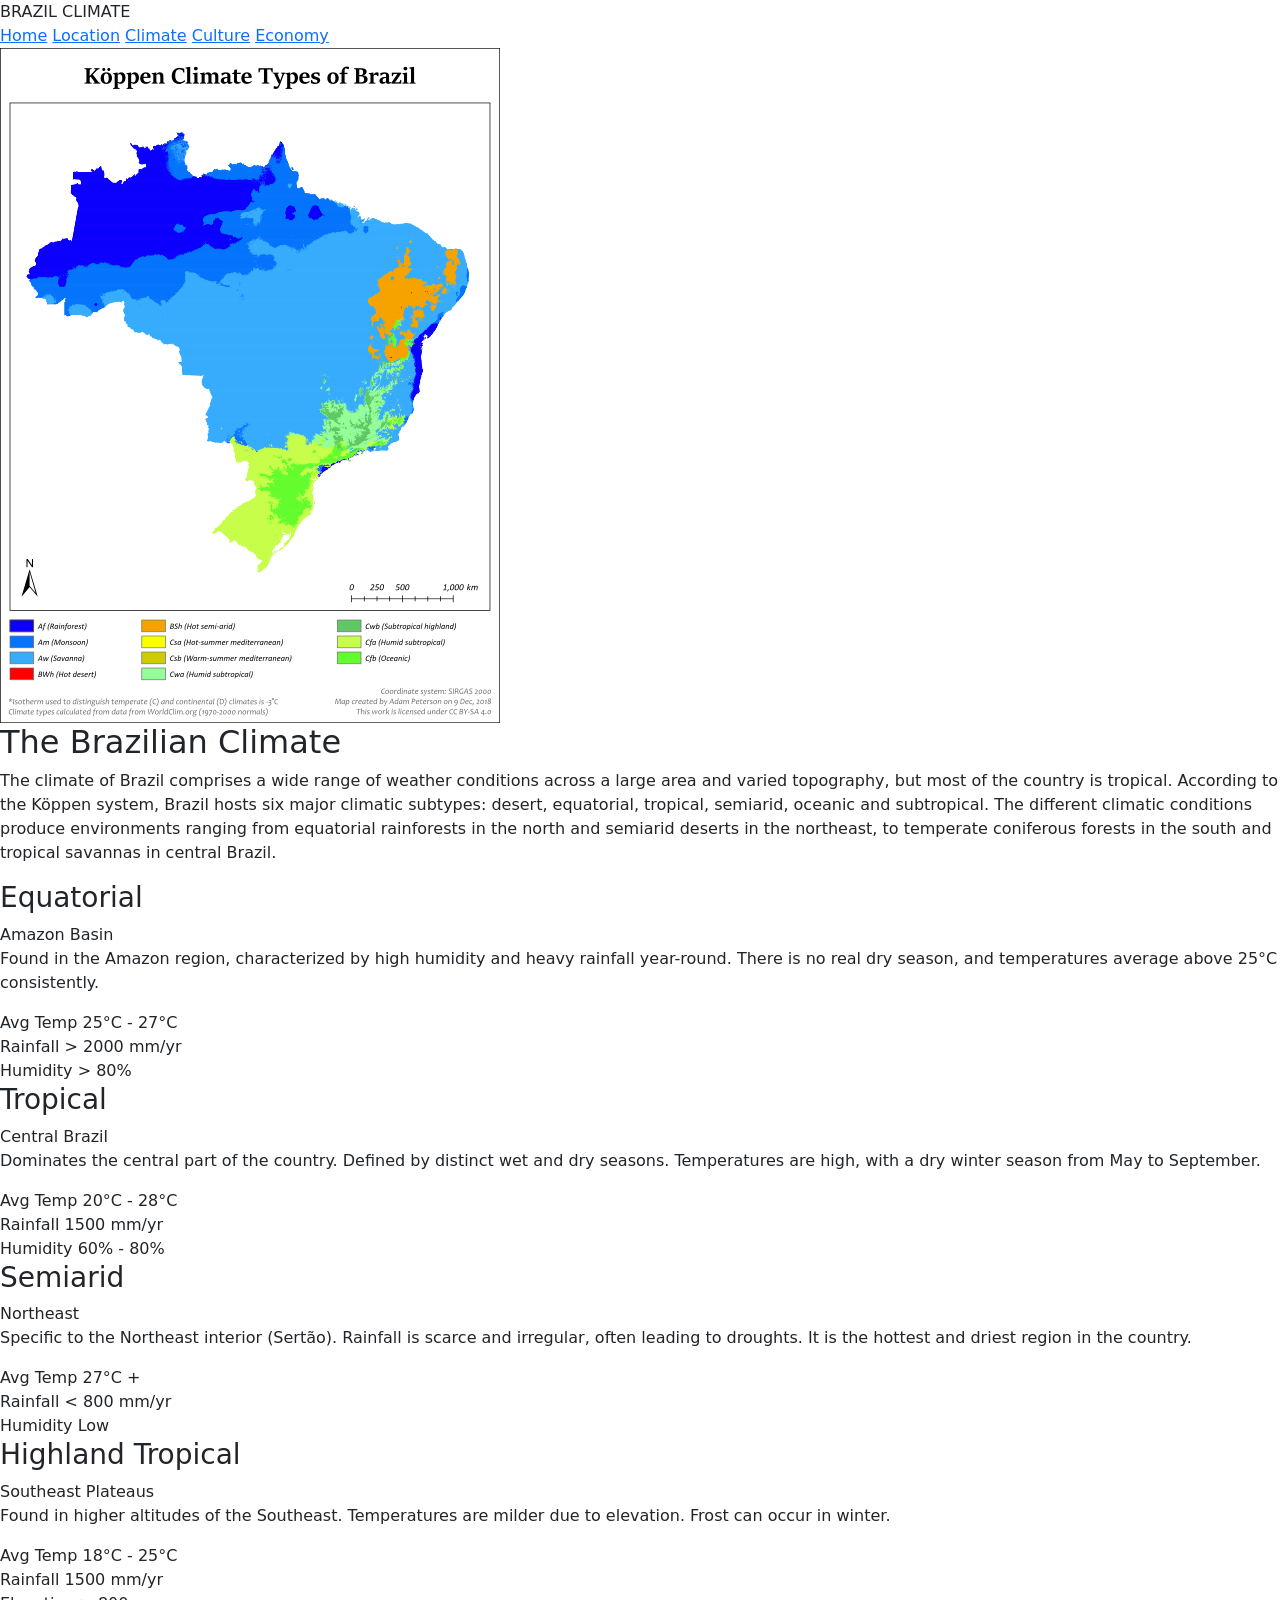
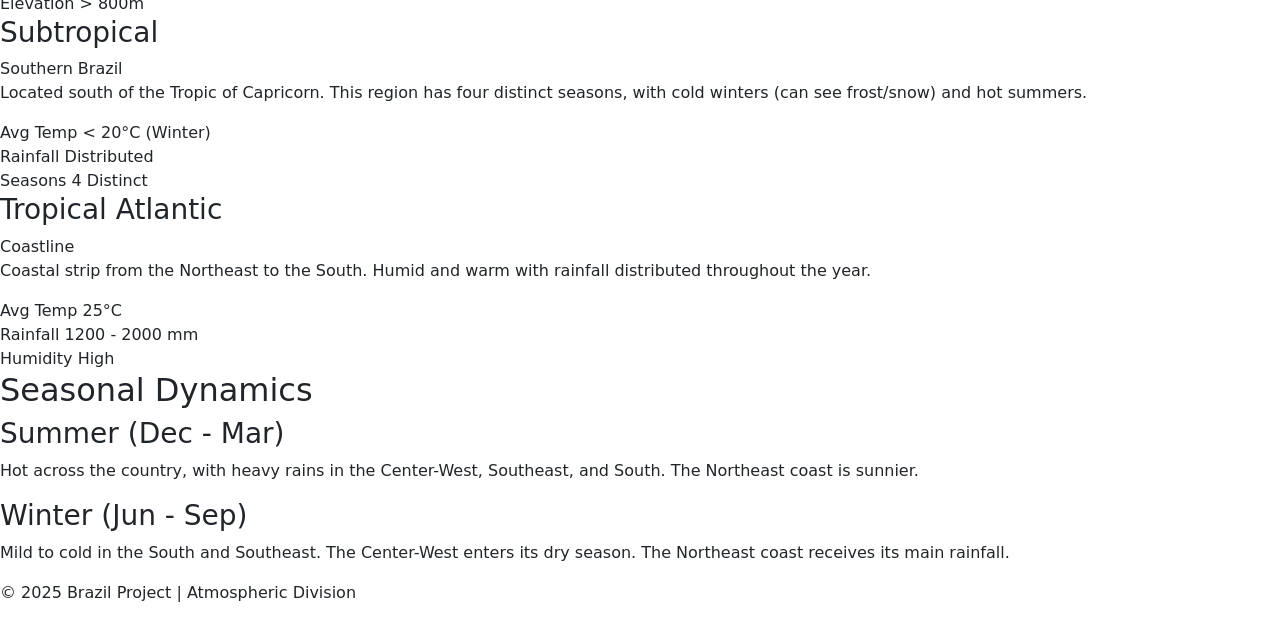
==== commit 8a129c35: "Changes" ====
--- a/Climate.html
+++ b/Climate.html
@@ -1,147 +1,228 @@
 <!DOCTYPE html>
 <html lang="en">
+
 <head>
     <meta charset="UTF-8">
     <meta name="viewport" content="width=device-width, initial-scale=1.0">
-    <!-- Bootstrap CSS -->
-    <link href="https://cdn.jsdelivr.net/npm/bootstrap@5.3.0/dist/css/bootstrap.min.css" rel="stylesheet">
-    <link rel="stylesheet" href="styles/Climate.css">
-    <title>Climate of Brazil</title>
+    <title>Brazil - Climatic Zones</title>
+    <link rel="stylesheet" href="styles/climate.css">
+    <link rel="preconnect" href="https://fonts.googleapis.com">
+    <link rel="preconnect" href="https://fonts.gstatic.com" crossorigin>
+     <link href="https://cdn.jsdelivr.net/npm/bootstrap@5.3.0/dist/css/bootstrap.min.css" rel="stylesheet">
+    <link href="https://fonts.googleapis.com/css2?family=Exo+2:wght@300;400;600;700&display=swap" rel="stylesheet">
 </head>
 
-
 <body>
-    <nav class="brazil-navbar">
-        <div class="brazil-logo">Brazil</div>
-        <div class="brazil-hamburger">
-            <div></div>
-            <div></div>
-            <div></div>
+
+    <nav class="atmos-nav">
+        <div class="atmos-logo">BRAZIL CLIMATE</div>
+        <div class="atmos-links">
+            <a href="index.html">Home</a>
+            <a href="Locations.html">Location</a>
+            <a href="Climate.html" class="current-page">Climate</a>
+            <a href="Culture.html">Culture</a>
+            <a href="Economy.html">Economy</a>
         </div>
-        <ul class="brazil-nav-links">
-            <li><a href="index.html">Home Page</a></li>
-            <li><a href="Locations.html" class="active">Location</a></li>
-            <li><a href="Climate.html">Climate</a></li>
-            <li><a href="Culture.html">Natural Curious</a></li>
-            <li><a href="">Economy</a></li>
-        </ul>
+        <div class="mobile-toggle">
+            <span></span>
+            <span></span>
+            <span></span>
+        </div>
     </nav>
 
-
-<header id="top">
-        <h1>Climate and Natural Features of Brazil</h1>
-</header>
-<hr>
-<main class="climate-content">
-    <section>
-        <h2>Overview</h2>
-        <img class="climate-image" src="./images/Climate.png" alt="Climate types in Brazil">
-        <p>Brazil's climate is predominantly tropical, with variations ranging from equatorial in the Amazon Basin to temperate in the southern regions. The country experiences significant rainfall, especially in the Amazon rainforest, which plays a crucial role in global climate regulation.</p>
-    </section>
-
-    <section>
-        <h2>Regional Climate Variations</h2>
-        <ul>
-            <li><strong>Amazon Basin:</strong> Hot and humid year-round with heavy rainfall.</li>
-            <li><strong>Northeast:</strong> Semi-arid with distinct wet and dry seasons.</li>
-            <li><strong>Southeast:</strong> Mild winters and hot summers, with moderate rainfall.</li>
-            <li><strong>South:</strong> Temperate climate with cooler winters and occasional frost.</li>
-        </ul>
-    </section>
-
-    <section>
-        <h2>Climate Change Impact</h2>
-        <p>Brazil faces challenges related to climate change, including deforestation in the Amazon, which affects local and global weather patterns. Efforts are being made to promote sustainable practices and reduce greenhouse gas emissions.</p>
-    </section>
-
-    <section>
-        <h2>Interesting Fact</h2>
-        <p>Brazil is home to the Amazon rainforest, which produces about 20% of the world's oxygen and is often referred to as the "lungs of the Earth."</p>
-    </section>
-
-    <p>For further information about Brazil's climate, <a href="https://en.wikipedia.org/wiki/Climate_of_Brazil" target="_blank" rel="noopener noreferrer">Click Me</a>.</p>
-
-    <hr>
-    <section>
-        <h2>Natural Features of Brazil</h2>
-        <img class="natural-features-image" src="./images/NaturalFeatures.jpg" alt="Natural features of Brazil">
-        <p>Brazil boasts a diverse range of natural features, including the Amazon rainforest, Pantanal wetlands, Iguazu Falls, and the extensive coastline along the Atlantic Ocean. These features contribute to Brazil's rich biodiversity and ecological significance.</p>
-    </section>
-    <h2 class="mt-4 mb-3">Major Natural Features</h2>
-    <h5 class="mt-4 mb-3">Major Natural Landmarks</h2>
-
-<div id="landmarkCarousel" class="carousel slide" data-bs-ride="carousel">
-  
-  
-  <div class="carousel-indicators">
-    <button type="button" data-bs-target="#landmarkCarousel" data-bs-slide-to="0" class="active" title="Amazon Rainforest"></button>
-    <button type="button" data-bs-target="#landmarkCarousel" data-bs-slide-to="1" title="Pantanal"></button>
-    <button type="button" data-bs-target="#landmarkCarousel" data-bs-slide-to="2" title="Iguazu Falls"></button>
-    <button type="button" data-bs-target="#landmarkCarousel" data-bs-slide-to="3" title="Lençóis Maranhenses"></button>
-  </div>
-
-
-  <div class="carousel-inner">
-
-    <div class="carousel-item active">
-      <img src="./images/Amazonrainforest.jpg" class="d-block w-100" alt="Amazon Rainforest">
-      <div class="carousel-caption bg-dark bg-opacity-50 p-2 rounded">
-        <h5>Amazon Rainforest</h5>
-        <p>The largest tropical rainforest in the world.</p>
-      </div>
-    </div>
-
-    <div class="carousel-item">
-      <img src="./images/Pantanal.jpg" class="d-block w-100" alt="Pantanal">
-      <div class="carousel-caption bg-dark bg-opacity-50 p-2 rounded">
-        <h5>Pantanal</h5>
-        <p>The world’s largest tropical wetland area.</p>
-      </div>
-    </div>
-
-    <div class="carousel-item">
-      <img src="./images/Iguazu Falls.jpg" class="d-block w-100" alt="Iguazu Falls">
-      <div class="carousel-caption bg-dark bg-opacity-50 p-2 rounded">
-        <h5>Iguazu Falls</h5>
-        <p>One of the largest and most impressive waterfall systems globally.</p>
-      </div>
-    </div>
-
-    <div class="carousel-item">
-      <img src="./images/Lencois.jpg" class="d-block w-100" alt="Lençóis Maranhenses">
-      <div class="carousel-caption bg-dark bg-opacity-50 p-2 rounded">
-        <h5>Lençóis Maranhenses</h5>
-        <p>A unique landscape of white sand dunes and blue lagoons.</p>
-      </div>
-    </div>
-
-  </div>
-
- 
-  <button class="carousel-control-prev" type="button" data-bs-target="#landmarkCarousel" data-bs-slide="prev" title="Previous Slide">
-    <span class="carousel-control-prev-icon"></span>
-  </button>
-
-  <button class="carousel-control-next" type="button" data-bs-target="#landmarkCarousel" data-bs-slide="next" title="Next Slide">
-    <span class="carousel-control-next-icon"></span>
-  </button>
-
-</div>
-
-    <section>
-        <h2>Conservation Efforts</h2>
-        <p>Brazil has established numerous national parks and protected areas to conserve its natural heritage. Efforts are ongoing to combat deforestation and promote sustainable tourism in these regions.</p>
-    </section>
-
-    <section>
-        <h2>Interesting Fact</h2>
-        <p>The Amazon River, which flows through Brazil, is the second-longest river in the world and has the largest drainage basin globally.</p>
-    </section>
-
-    <p>For further information on Brazil's natural features, <a href="https://en.wikipedia.org/wiki/Geography_of_Brazil" target="_blank" rel="noopener noreferrer">Click Me</a>.</p>
-</main>
-
-    
-    <script src="https://cdn.jsdelivr.net/npm/bootstrap@5.3.0/dist/js/bootstrap.bundle.min.js"></script>
+    <main class="bio-climate-expanse">
+
+        <section class="overview-stratum">
+            <img class="climate-image" src="./images/Climate.png" alt="Climate types in Brazil">
+            <h2>The Brazilian Climate</h2>
+            <p>
+                The climate of Brazil comprises a wide range of weather conditions across a large area and varied
+                topography, but most of the country is tropical. According to the Köppen system, Brazil hosts six major
+                climatic subtypes: desert, equatorial, tropical, semiarid, oceanic and subtropical. The different
+                climatic conditions produce environments ranging from equatorial rainforests in the north and semiarid
+                deserts in the northeast, to temperate coniferous forests in the south and tropical savannas in central
+                Brazil.
+            </p>
+        </section>
+
+        <section class="meteorological-grid">
+            <div class="zone-card equatorial">
+                <div class="card-header">
+                    <h3>Equatorial</h3>
+                    <span class="zone-tag">Amazon Basin</span>
+                </div>
+                <div class="card-body">
+                    <p>Found in the Amazon region, characterized by high humidity and heavy rainfall year-round. There
+                        is no real dry season, and temperatures average above 25°C consistently.</p>
+                    <div class="climate-data">
+                        <div class="data-point">
+                            <span class="label">Avg Temp</span>
+                            <span class="value">25°C - 27°C</span>
+                        </div>
+                        <div class="data-point">
+                            <span class="label">Rainfall</span>
+                            <span class="value">> 2000 mm/yr</span>
+                        </div>
+                        <div class="data-point">
+                            <span class="label">Humidity</span>
+                            <span class="value">> 80%</span>
+                        </div>
+                    </div>
+                </div>
+            </div>
+
+            <div class="zone-card tropical">
+                <div class="card-header">
+                    <h3>Tropical</h3>
+                    <span class="zone-tag">Central Brazil</span>
+                </div>
+                <div class="card-body">
+                    <p>Dominates the central part of the country. Defined by distinct wet and dry seasons. Temperatures
+                        are high, with a dry winter season from May to September.</p>
+                    <div class="climate-data">
+                        <div class="data-point">
+                            <span class="label">Avg Temp</span>
+                            <span class="value">20°C - 28°C</span>
+                        </div>
+                        <div class="data-point">
+                            <span class="label">Rainfall</span>
+                            <span class="value">1500 mm/yr</span>
+                        </div>
+                        <div class="data-point">
+                            <span class="label">Humidity</span>
+                            <span class="value">60% - 80%</span>
+                        </div>
+                    </div>
+                </div>
+            </div>
+
+            <div class="zone-card semiarid">
+                <div class="card-header">
+                    <h3>Semiarid</h3>
+                    <span class="zone-tag">Northeast</span>
+                </div>
+                <div class="card-body">
+                    <p>Specific to the Northeast interior (Sertão). Rainfall is scarce and irregular, often leading to
+                        droughts. It is the hottest and driest region in the country.</p>
+                    <div class="climate-data">
+                        <div class="data-point">
+                            <span class="label">Avg Temp</span>
+                            <span class="value">27°C +</span>
+                        </div>
+                        <div class="data-point">
+                            <span class="label">Rainfall</span>
+                            <span class="value">
+                                < 800 mm/yr</span>
+                        </div>
+                        <div class="data-point">
+                            <span class="label">Humidity</span>
+                            <span class="value">Low</span>
+                        </div>
+                    </div>
+                </div>
+            </div>
+
+            <div class="zone-card highland">
+                <div class="card-header">
+                    <h3>Highland Tropical</h3>
+                    <span class="zone-tag">Southeast Plateaus</span>
+                </div>
+                <div class="card-body">
+                    <p>Found in higher altitudes of the Southeast. Temperatures are milder due to elevation. Frost can
+                        occur in winter.</p>
+                    <div class="climate-data">
+                        <div class="data-point">
+                            <span class="label">Avg Temp</span>
+                            <span class="value">18°C - 25°C</span>
+                        </div>
+                        <div class="data-point">
+                            <span class="label">Rainfall</span>
+                            <span class="value">1500 mm/yr</span>
+                        </div>
+                        <div class="data-point">
+                            <span class="label">Elevation</span>
+                            <span class="value">> 800m</span>
+                        </div>
+                    </div>
+                </div>
+            </div>
+
+            <div class="zone-card subtropical">
+                <div class="card-header">
+                    <h3>Subtropical</h3>
+                    <span class="zone-tag">Southern Brazil</span>
+                </div>
+                <div class="card-body">
+                    <p>Located south of the Tropic of Capricorn. This region has four distinct seasons, with cold
+                        winters (can see frost/snow) and hot summers.</p>
+                    <div class="climate-data">
+                        <div class="data-point">
+                            <span class="label">Avg Temp</span>
+                            <span class="value">
+                                < 20°C (Winter)</span>
+                        </div>
+                        <div class="data-point">
+                            <span class="label">Rainfall</span>
+                            <span class="value">Distributed</span>
+                        </div>
+                        <div class="data-point">
+                            <span class="label">Seasons</span>
+                            <span class="value">4 Distinct</span>
+                        </div>
+                    </div>
+                </div>
+            </div>
+
+            <div class="zone-card atlantic">
+                <div class="card-header">
+                    <h3>Tropical Atlantic</h3>
+                    <span class="zone-tag">Coastline</span>
+                </div>
+                <div class="card-body">
+                    <p>Coastal strip from the Northeast to the South. Humid and warm with rainfall distributed
+                        throughout the year.</p>
+                    <div class="climate-data">
+                        <div class="data-point">
+                            <span class="label">Avg Temp</span>
+                            <span class="value">25°C</span>
+                        </div>
+                        <div class="data-point">
+                            <span class="label">Rainfall</span>
+                            <span class="value">1200 - 2000 mm</span>
+                        </div>
+                        <div class="data-point">
+                            <span class="label">Humidity</span>
+                            <span class="value">High</span>
+                        </div>
+                    </div>
+                </div>
+            </div>
+        </section>
+
+        <section class="seasonal-rhythm">
+            <div class="rhythm-content">
+                <h2>Seasonal Dynamics</h2>
+                <div class="season-container">
+                    <div class="season-box summer">
+                        <h3>Summer (Dec - Mar)</h3>
+                        <p>Hot across the country, with heavy rains in the Center-West, Southeast, and South. The
+                            Northeast coast is sunnier.</p>
+                    </div>
+                    <div class="season-box winter">
+                        <h3>Winter (Jun - Sep)</h3>
+                        <p>Mild to cold in the South and Southeast. The Center-West enters its dry season. The Northeast
+                            coast receives its main rainfall.</p>
+                    </div>
+                </div>
+            </div>
+        </section>
+
+    </main>
+
+    <footer class="climate-footer">
+        <p>&copy; 2025 Brazil Project | Atmospheric Division</p>
+    </footer>
+
 </body>
+
 </html>
